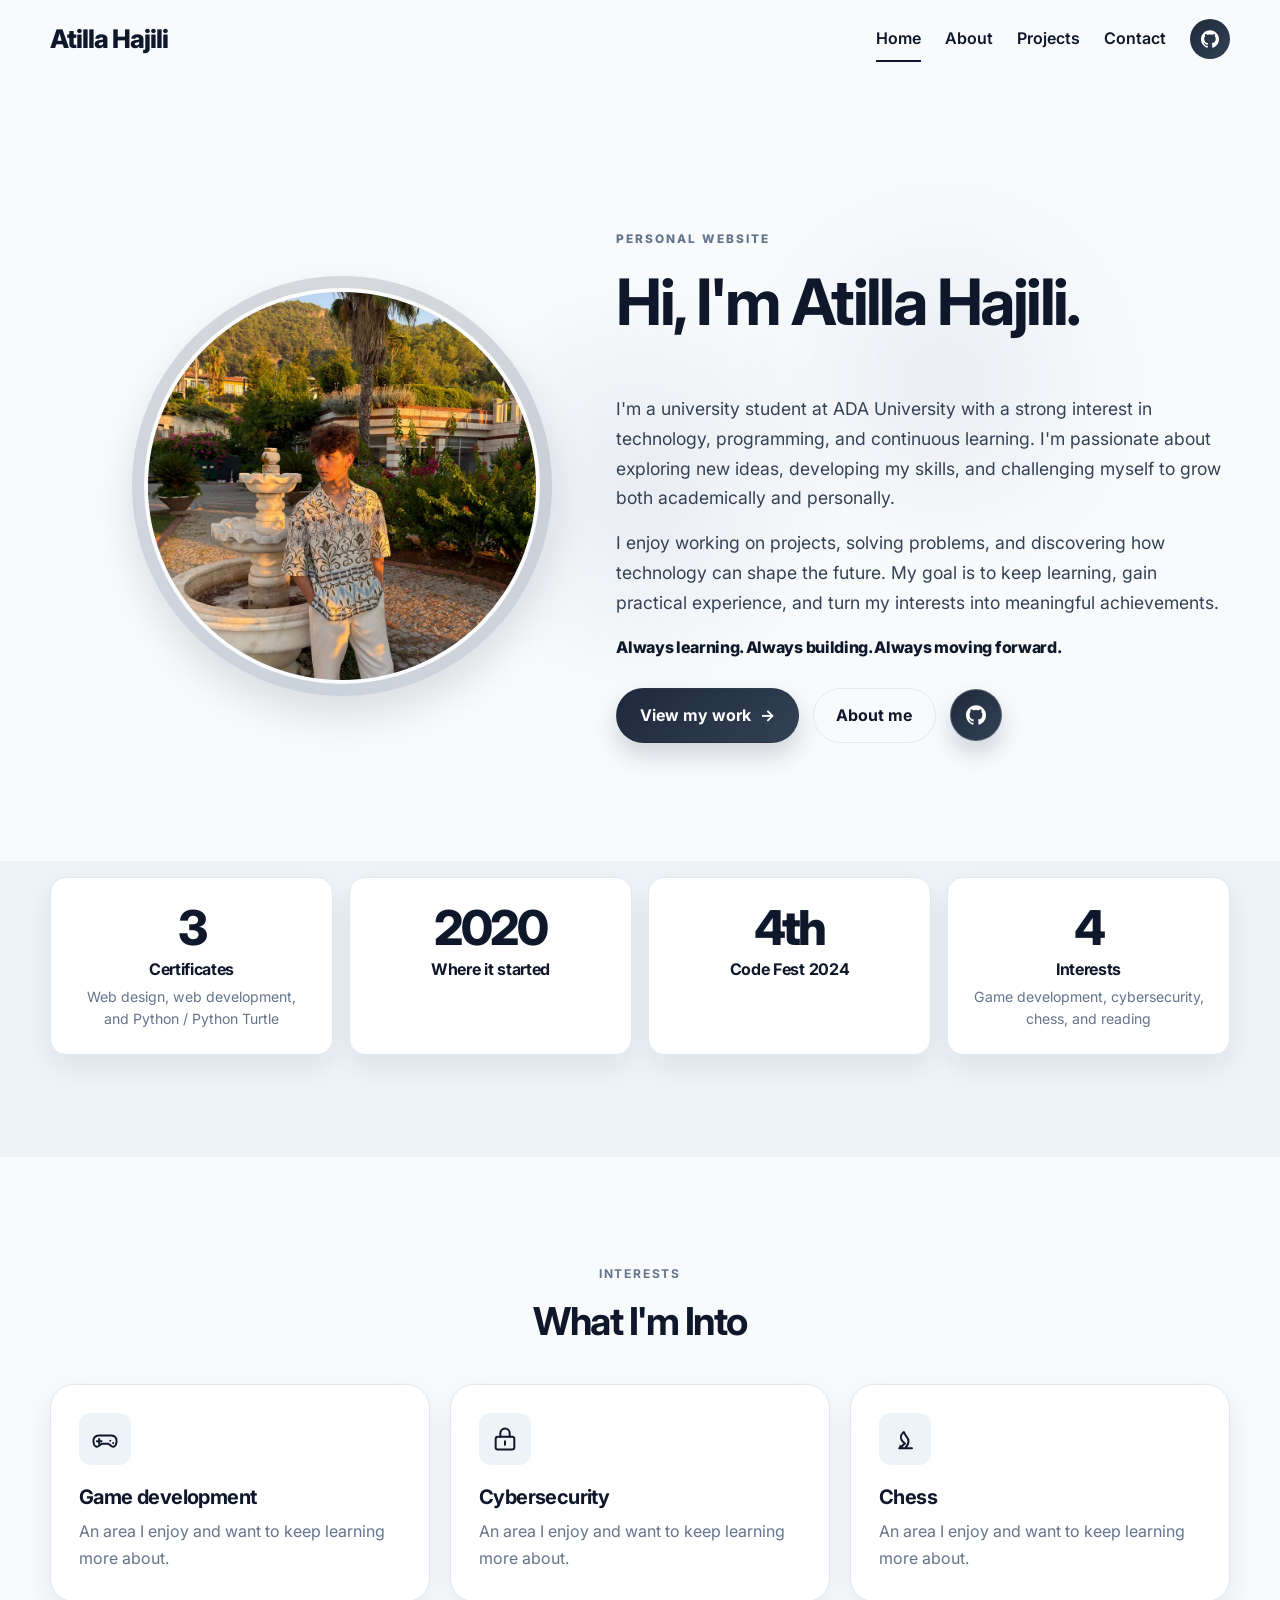
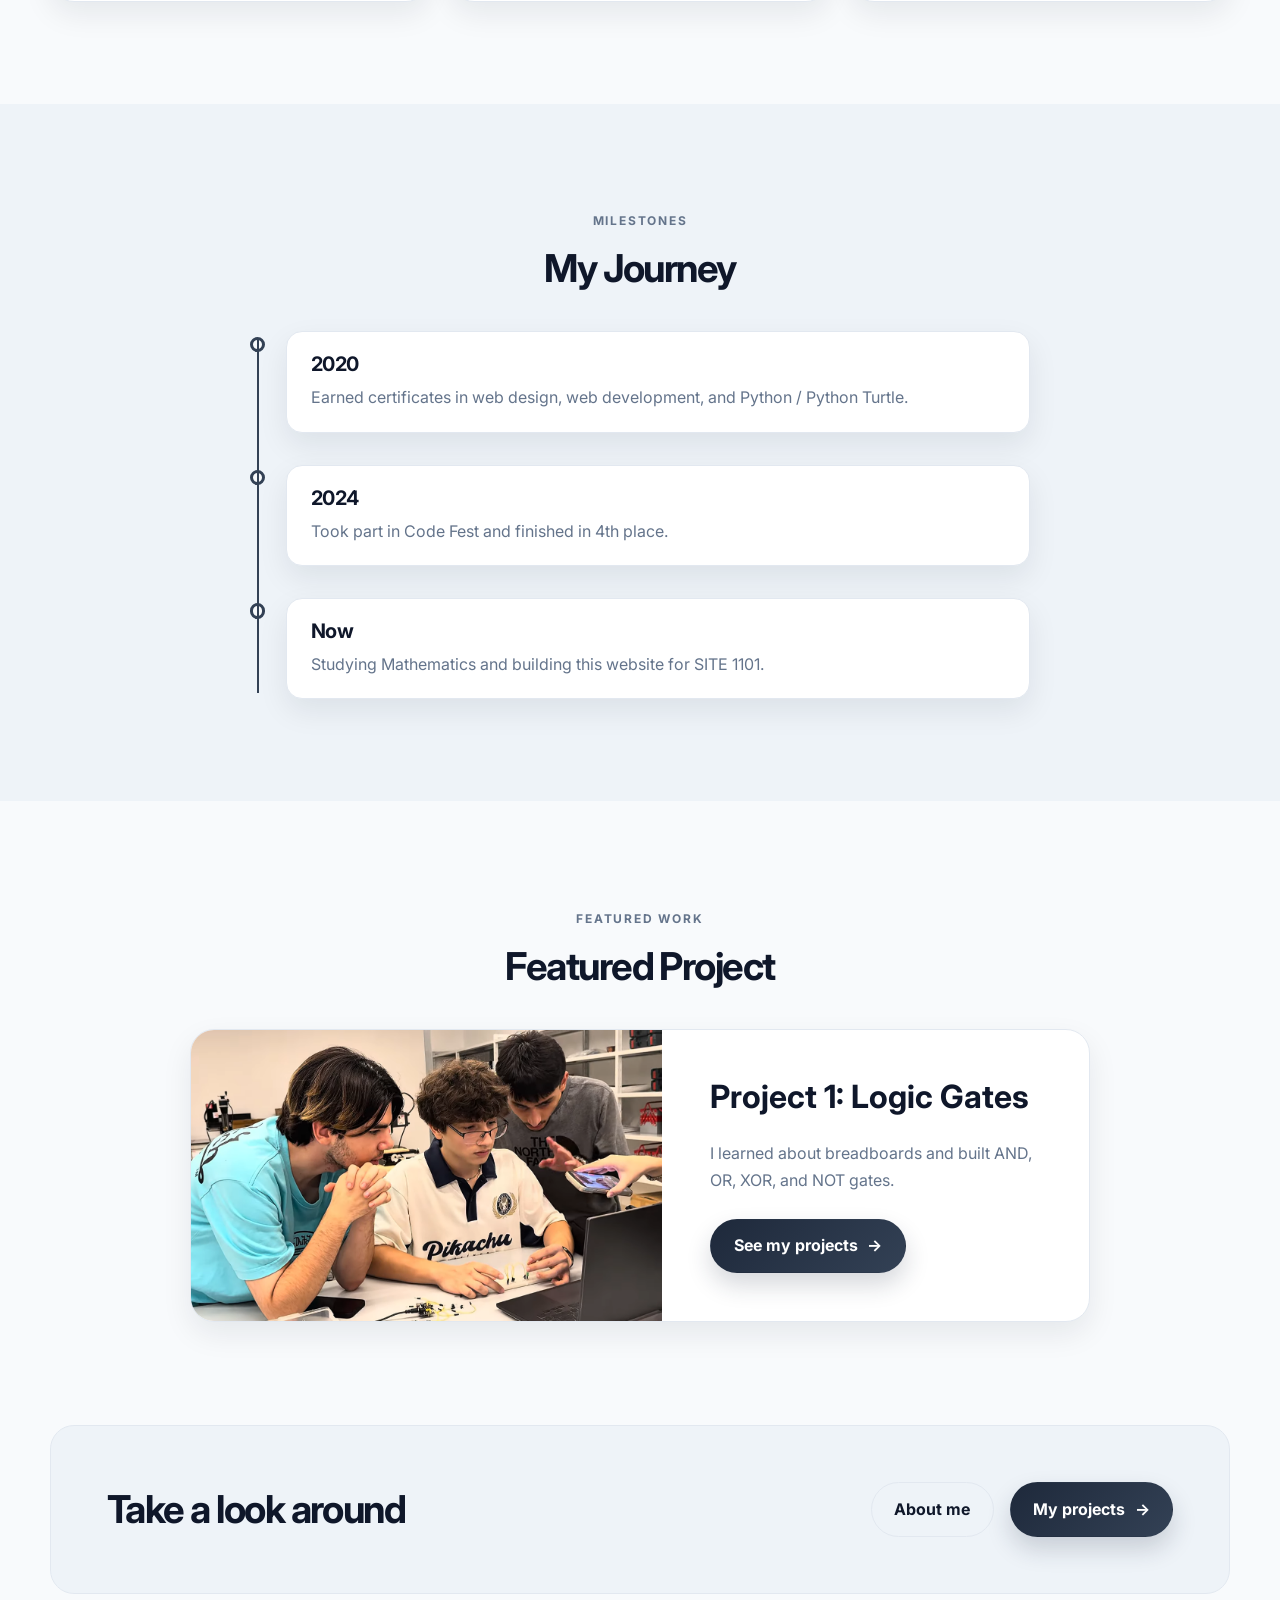
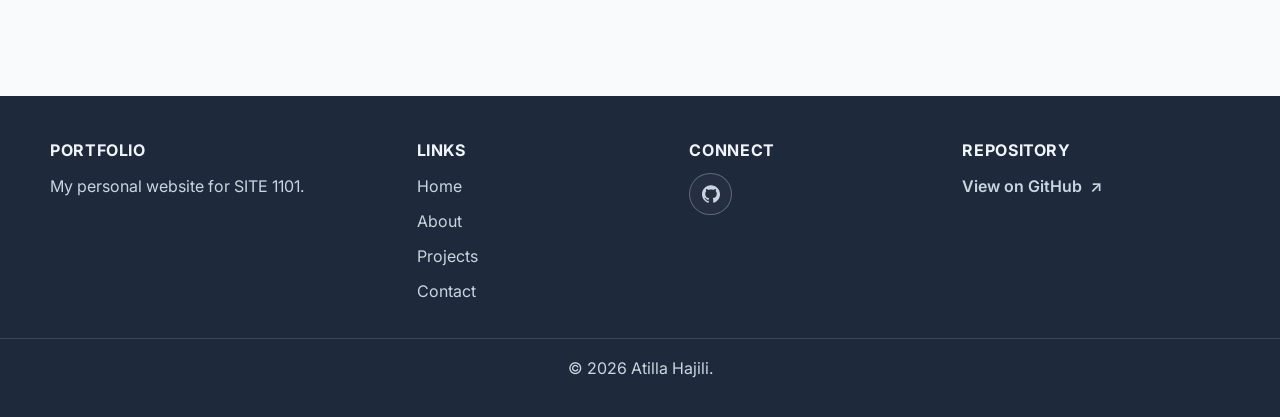
==== index.html @ b2097061 "Add Home page sections" ====
<!doctype html>
<html lang="en">
  <head>
    <meta charset="UTF-8" />
    <meta name="viewport" content="width=device-width, initial-scale=1.0" />
    <meta name="description" content="Atilla Hajili's personal website featuring his work, interests, and projects." />
    <title>Atilla Hajili | Home</title>
    <link rel="preconnect" href="https://fonts.googleapis.com" />
    <link rel="preconnect" href="https://fonts.gstatic.com" crossorigin />
    <link href="https://fonts.googleapis.com/css2?family=Inter:wght@400;500;600;700;800&display=swap" rel="stylesheet" />
    <link rel="stylesheet" href="css/base.css" />
    <link rel="stylesheet" href="css/layout.css" />
    <link rel="stylesheet" href="css/components.css" />
    <link rel="stylesheet" href="css/animations.css" />
    <link rel="stylesheet" href="css/page.css" />
  </head>
  <body class="page-shell">
    <div class="scroll-progress" aria-hidden="true"></div>

    <header class="site-header">
      <div class="container nav-shell">
        <a href="index.html" class="brand">Atilla Hajili</a>
        <button class="nav-toggle" type="button" aria-expanded="false" aria-label="Toggle navigation">
          <span></span>
          <span></span>
          <span></span>
        </button>
        <nav class="site-nav" aria-label="Navigation menu">
          <a href="index.html" class="nav-link">Home</a>
          <a href="about.html" class="nav-link">About</a>
          <a href="projects.html" class="nav-link">Projects</a>
          <a href="contact.html" class="nav-link">Contact</a>
          <a href="https://github.com/attilahajili/attilahajili.github.io" class="nav-icon" target="_blank" rel="noreferrer" aria-label="GitHub repository">
            <svg viewBox="0 0 24 24" width="18" height="18" aria-hidden="true" fill="currentColor"><path d="M12 .297c-6.63 0-12 5.373-12 12 0 5.303 3.438 9.8 8.205 11.385.6.113.82-.258.82-.577 0-.285-.01-1.04-.015-2.04-3.338.724-4.042-1.61-4.042-1.61-.546-1.387-1.333-1.756-1.333-1.756-1.09-.745.083-.73.083-.73 1.205.085 1.84 1.237 1.84 1.237 1.07 1.835 2.807 1.305 3.492.998.108-.776.42-1.305.763-1.605-2.665-.3-5.467-1.333-5.467-5.93 0-1.31.465-2.38 1.235-3.22-.135-.303-.54-1.523.105-3.176 0 0 1.005-.322 3.3 1.23.96-.267 1.98-.399 3-.404 1.02.005 2.04.137 3 .404 2.28-1.552 3.285-1.23 3.285-1.23.645 1.653.24 2.873.12 3.176.765.84 1.23 1.91 1.23 3.22 0 4.61-2.805 5.625-5.475 5.92.42.36.81 1.096.81 2.21 0 1.595-.015 2.88-.015 3.27 0 .315.21.69.825.57C20.565 22.09 24 17.59 24 12.297c0-6.627-5.373-12-12-12"/></svg>
          </a>
        </nav>
      </div>
    </header>

    <main class="page-main">
      <section class="section home-hero">
        <div class="hero-glow" aria-hidden="true"></div>
        <div class="hero-spotlight" aria-hidden="true"></div>
        <div class="container hero-grid">
          <div class="hero-visual reveal">
            <div class="photo-ring">
              <img src="images/garden.jpg" alt="Atilla Hajili standing in a garden" />
            </div>
          </div>

          <div class="hero-copy">
            <p class="eyebrow">PERSONAL WEBSITE</p>
            <h1>Hi, I'm Atilla Hajili.</h1>
            <p class="hero-paragraph hero-paragraph--first">I'm a university student at ADA University with a strong interest in technology, programming, and continuous learning. I'm passionate about exploring new ideas, developing my skills, and challenging myself to grow both academically and personally.</p>
            <p class="hero-paragraph hero-paragraph--second">I enjoy working on projects, solving problems, and discovering how technology can shape the future. My goal is to keep learning, gain practical experience, and turn my interests into meaningful achievements.</p>
            <p class="hero-closing">Always learning. Always building. Always moving forward.</p>
            <div class="cta-row hero-cta-row">
              <a href="projects.html" class="btn">View my work <span class="arrow">→</span></a>
              <a href="about.html" class="btn btn--secondary">About me</a>
              <a href="https://github.com/attilahajili" class="float-icon" target="_blank" rel="noopener noreferrer" aria-label="Atilla Hajili on GitHub">
                <svg viewBox="0 0 24 24" width="20" height="20" fill="currentColor" aria-hidden="true"><path d="M12 .297c-6.63 0-12 5.373-12 12 0 5.303 3.438 9.8 8.205 11.385.6.113.82-.258.82-.577 0-.285-.01-1.04-.015-2.04-3.338.724-4.042-1.61-4.042-1.61-.546-1.387-1.333-1.756-1.333-1.756-1.09-.745.083-.73.083-.73 1.205.085 1.84 1.237 1.84 1.237 1.07 1.835 2.807 1.305 3.492.998.108-.776.42-1.305.763-1.605-2.665-.3-5.467-1.333-5.467-5.93 0-1.31.465-2.38 1.235-3.22-.135-.303-.54-1.523.105-3.176 0 0 1.005-.322 3.3 1.23.96-.267 1.98-.399 3-.404 1.02.005 2.04.137 3 .404 2.28-1.552 3.285-1.23 3.285-1.23.645 1.653.24 2.873.12 3.176.765.84 1.23 1.91 1.23 3.22 0 4.61-2.805 5.625-5.475 5.92.42.36.81 1.096.81 2.21 0 1.595-.015 2.88-.015 3.27 0 .315.21.69.825.57C20.565 22.09 24 17.59 24 12.297c0-6.627-5.373-12-12-12"/></svg>
              </a>
            </div>
          </div>
        </div>
      </section>

      <section class="section home-facts-section" aria-label="Quick facts">
        <div class="container">
          <div class="home-facts-grid">
            <article class="home-fact-card reveal">
              <p class="home-fact-number"><span data-count="3">3</span></p>
              <h2>Certificates</h2>
              <p>Web design, web development, and Python / Python Turtle</p>
            </article>
            <article class="home-fact-card reveal">
              <p class="home-fact-number"><span data-count="2020">2020</span></p>
              <h2>Where it started</h2>
            </article>
            <article class="home-fact-card reveal">
              <p class="home-fact-number"><span data-count="4" data-suffix="th">4th</span></p>
              <h2>Code Fest 2024</h2>
            </article>
            <article class="home-fact-card reveal">
              <p class="home-fact-number"><span data-count="4">4</span></p>
              <h2>Interests</h2>
              <p>Game development, cybersecurity, chess, and reading</p>
            </article>
          </div>
        </div>
      </section>

      <section class="section home-interests-section">
        <div class="container">
          <header class="section-header reveal">
            <p class="eyebrow">Interests</p>
            <h2>What I'm Into</h2>
          </header>
          <div class="home-interest-grid">
            <article class="home-interest-card reveal">
              <span class="home-interest-icon" aria-hidden="true">
                <svg viewBox="0 0 24 24" fill="none" stroke="currentColor" stroke-width="1.7" stroke-linecap="round" stroke-linejoin="round"><path d="M6.5 9h11a4.5 4.5 0 0 1 4.4 5.4l-.5 2.2a2.5 2.5 0 0 1-4.1 1.3L14.8 16H9.2l-2.5 1.9a2.5 2.5 0 0 1-4.1-1.3l-.5-2.2A4.5 4.5 0 0 1 6.5 9Z"/><path d="M7 12v4M5 14h4M16.5 13.5h.01M19 15.5h.01"/></svg>
              </span>
              <h3>Game development</h3>
              <p>An area I enjoy and want to keep learning more about.</p>
            </article>
            <article class="home-interest-card reveal">
              <span class="home-interest-icon" aria-hidden="true">
                <svg viewBox="0 0 24 24" fill="none" stroke="currentColor" stroke-width="1.7" stroke-linecap="round" stroke-linejoin="round"><rect x="4" y="10" width="16" height="11" rx="2"/><path d="M8 10V7a4 4 0 0 1 8 0v3M12 14v3"/></svg>
              </span>
              <h3>Cybersecurity</h3>
              <p>An area I enjoy and want to keep learning more about.</p>
            </article>
            <article class="home-interest-card reveal">
              <span class="home-interest-icon" aria-hidden="true">
                <svg viewBox="0 0 24 24" fill="none" stroke="currentColor" stroke-width="1.7" stroke-linecap="round" stroke-linejoin="round"><path d="M7 20h11M9 20c0-2 1-3 3-4l-2-2c-2-2-2-5 0-7l1-1 1 2c1 2 3 3 3 6 0 2-1 4-3 6M8 20v-2"/></svg>
              </span>
              <h3>Chess</h3>
              <p>An area I enjoy and want to keep learning more about.</p>
            </article>
          </div>
        </div>
      </section>

      <section class="section home-journey-section">
        <div class="container">
          <header class="section-header reveal">
            <p class="eyebrow">Milestones</p>
            <h2>My Journey</h2>
          </header>
          <ol class="home-timeline" data-timeline>
            <li class="home-timeline-item reveal">
              <span class="home-timeline-marker" aria-hidden="true"></span>
              <div class="home-timeline-content">
                <h3>2020</h3>
                <p>Earned certificates in web design, web development, and Python / Python Turtle.</p>
              </div>
            </li>
            <li class="home-timeline-item reveal">
              <span class="home-timeline-marker" aria-hidden="true"></span>
              <div class="home-timeline-content">
                <h3>2024</h3>
                <p>Took part in Code Fest and finished in 4th place.</p>
              </div>
            </li>
            <li class="home-timeline-item reveal">
              <span class="home-timeline-marker" aria-hidden="true"></span>
              <div class="home-timeline-content">
                <h3>Now</h3>
                <p>Studying Mathematics and building this website for SITE 1101.</p>
              </div>
            </li>
          </ol>
        </div>
      </section>

      <section class="section home-featured-section">
        <div class="container">
          <header class="section-header reveal">
            <p class="eyebrow">Featured work</p>
            <h2>Featured Project</h2>
          </header>
          <a class="home-featured-card reveal" href="projects.html">
            <span class="home-featured-image">
              <img src="images/project1-lab.jpg" alt="Project 1: Logic Gates" />
            </span>
            <span class="home-featured-content">
              <span class="home-featured-title">Project 1: Logic Gates</span>
              <span class="home-featured-description">I learned about breadboards and built AND, OR, XOR, and NOT gates.</span>
              <span class="btn">See my projects <span class="arrow" aria-hidden="true">→</span></span>
            </span>
          </a>
        </div>
      </section>

      <section class="section home-closing-section">
        <div class="container">
          <div class="home-closing-strip reveal">
            <h2>Take a look around</h2>
            <div class="cta-row">
              <a class="btn btn--secondary" href="about.html">About me</a>
              <a class="btn" href="projects.html">My projects <span class="arrow" aria-hidden="true">→</span></a>
            </div>
          </div>
        </div>
      </section>
    </main>

    <footer class="site-footer">
      <div class="container footer-shell">
        <div class="footer-column">
          <h3>Portfolio</h3>
          <p>My personal website for SITE 1101.</p>
        </div>
        <div class="footer-column">
          <h4>Links</h4>
          <ul class="footer-links">
            <li><a class="footer-link" href="index.html">Home</a></li>
            <li><a class="footer-link" href="about.html">About</a></li>
            <li><a class="footer-link" href="projects.html">Projects</a></li>
            <li><a class="footer-link" href="contact.html">Contact</a></li>
          </ul>
        </div>
        <div class="footer-column">
          <h4>Connect</h4>
          <div class="social-list">
            <a class="social-link" href="https://github.com/attilahajili" target="_blank" rel="noreferrer" aria-label="GitHub profile">
              <svg viewBox="0 0 24 24" width="18" height="18" fill="currentColor" aria-hidden="true"><path d="M12 .297c-6.63 0-12 5.373-12 12 0 5.303 3.438 9.8 8.205 11.385.6.113.82-.258.82-.577 0-.285-.01-1.04-.015-2.04-3.338.724-4.042-1.61-4.042-1.61-.546-1.387-1.333-1.756-1.333-1.756-1.09-.745.083-.73.083-.73 1.205.085 1.84 1.237 1.84 1.237 1.07 1.835 2.807 1.305 3.492.998.108-.776.42-1.305.763-1.605-2.665-.3-5.467-1.333-5.467-5.93 0-1.31.465-2.38 1.235-3.22-.135-.303-.54-1.523.105-3.176 0 0 1.005-.322 3.3 1.23.96-.267 1.98-.399 3-.404 1.02.005 2.04.137 3 .404 2.28-1.552 3.285-1.23 3.285-1.23.645 1.653.24 2.873.12 3.176.765.84 1.23 1.91 1.23 3.22 0 4.61-2.805 5.625-5.475 5.92.42.36.81 1.096.81 2.21 0 1.595-.015 2.88-.015 3.27 0 .315.21.69.825.57C20.565 22.09 24 17.59 24 12.297c0-6.627-5.373-12-12-12"/></svg>
            </a>
          </div>
        </div>
        <div class="footer-column">
          <h4>Repository</h4>
          <a class="repo-link" href="https://github.com/attilahajili/attilahajili.github.io" target="_blank" rel="noreferrer">View on GitHub <span aria-hidden="true">↗</span></a>
        </div>
      </div>
      <hr class="footer-divider" />
      <div class="container footer-bottom">© 2026 Atilla Hajili.</div>
    </footer>

    <button class="back-to-top" type="button" aria-label="Back to top">↑</button>

    <script src="js/nav.js"></script>
    <script src="js/animations.js"></script>
  </body>
</html>
---- css/base.css ----
:root {
  --bg: #f8fafc;
  --bg-strong: #eef3f8;
  --card: #ffffff;
  --border: #e2e8f0;
  --heading: #0f172a;
  --text: #334155;
  --muted: #64748b;
  --nav-start: #1e293b;
  --nav-end: #334155;
  --footer-bg: #1e293b;
  --footer-text: #cbd5e1;
  --footer-heading: #f1f5f9;
  --pill-bg: #e2e8f0;
  --pill-text: #334155;
  --shadow-soft: 0 18px 45px rgba(15, 23, 42, 0.08);
  --shadow-card: 0 12px 30px rgba(15, 23, 42, 0.08);
  --radius-lg: 1.5rem;
  --radius-md: 1rem;
  --radius-sm: 0.75rem;
  --container: 1180px;
  --header-height: 78px;
}

* {
  box-sizing: border-box;
}

html {
  scroll-behavior: smooth;
}

body {
  margin: 0;
  font-family: 'Inter', 'Segoe UI', system-ui, sans-serif;
  background: var(--bg);
  color: var(--text);
  line-height: 1.7;
  -webkit-font-smoothing: antialiased;
  text-rendering: optimizeLegibility;
}

.scroll-progress {
  position: fixed;
  top: 0;
  left: 0;
  width: 0;
  height: 3px;
  background: linear-gradient(90deg, #1e293b 0%, #475569 100%);
  z-index: 100;
}

body::before {
  content: "";
  position: fixed;
  inset: 0;
  pointer-events: none;
  background-image:
    linear-gradient(rgba(148, 163, 184, 0.035) 1px, transparent 1px),
    linear-gradient(90deg, rgba(148, 163, 184, 0.035) 1px, transparent 1px);
  background-size: 22px 22px;
  mask-image: radial-gradient(circle at center, black 30%, transparent 90%);
  opacity: 0.28;
}

img {
  max-width: 100%;
  display: block;
}

a {
  color: inherit;
  text-decoration: none;
}

button,
input,
textarea,
select {
  font: inherit;
}

p,
h1,
h2,
h3,
h4,
dl,
dd {
  margin-top: 0;
}

h1,
h2,
h3,
h4 {
  color: var(--heading);
  line-height: 1.2;
}

h1 {
  font-size: clamp(2.5rem, 5vw, 4.4rem);
  letter-spacing: -0.04em;
}

h2 {
  font-size: clamp(2rem, 3vw, 3rem);
  letter-spacing: -0.04em;
}

h3 {
  font-size: clamp(1.3rem, 2vw, 1.8rem);
  letter-spacing: -0.03em;
}

p {
  margin-bottom: 0;
}

main {
  position: relative;
  z-index: 1;
}

.container {
  width: min(var(--container), calc(100% - 2rem));
  margin: 0 auto;
}

.section {
  padding: clamp(4.5rem, 8vw, 7rem) 0;
}

.section-header {
  margin-bottom: 2.5rem;
  text-align: center;
}

.section-header .eyebrow {
  display: inline-block;
  margin-bottom: 0.85rem;
  font-size: 0.75rem;
  font-weight: 700;
  letter-spacing: 0.15em;
  text-transform: uppercase;
  color: var(--muted);
}

.section-header h2 {
  margin-bottom: 0.75rem;
}

.section-header p {
  max-width: 42rem;
  margin: 0 auto;
  font-size: 1.06rem;
  color: var(--muted);
}

.tag-list {
  display: flex;
  flex-wrap: wrap;
  gap: 0.6rem;
}

.tag {
  display: inline-flex;
  align-items: center;
  justify-content: center;
  padding: 0.42rem 0.8rem;
  border-radius: 999px;
  background: var(--pill-bg);
  color: var(--pill-text);
  font-size: 0.8rem;
  font-weight: 600;
  transition: transform 180ms ease, background 180ms ease, color 180ms ease;
}

img {
  object-fit: cover;
}

:focus-visible {
  outline: 3px solid rgba(30, 41, 59, 0.5);
  outline-offset: 3px;
}

@media (prefers-reduced-motion: reduce) {
  html {
    scroll-behavior: auto;
  }

  *, *::before, *::after {
    animation-duration: 0.01ms !important;
    animation-iteration-count: 1 !important;
    transition-duration: 0.01ms !important;
    scroll-behavior: auto !important;
  }
}
---- css/layout.css ----
.page-shell {
  min-height: 100vh;
  display: flex;
  flex-direction: column;
}

.page-main {
  flex: 1;
  padding-top: 2rem;
}

.content-grid {
  display: grid;
  grid-template-columns: minmax(0, 1.6fr) minmax(280px, 0.72fr);
  gap: 2rem;
  align-items: start;
}

.two-col {
  display: grid;
  grid-template-columns: repeat(2, minmax(0, 1fr));
  gap: 1.8rem;
}

@media (max-width: 880px) {
  .content-grid,
  .two-col {
    grid-template-columns: 1fr;
  }
}
---- css/components.css ----
.site-header {
  position: sticky;
  top: 0;
  z-index: 30;
  background: rgba(248, 250, 252, 0.88);
  backdrop-filter: blur(12px);
  border-bottom: 1px solid transparent;
  transition: box-shadow 250ms ease, border-color 250ms ease, padding 250ms ease;
}

.site-header.is-scrolled {
  box-shadow: 0 8px 22px rgba(15, 23, 42, 0.07);
  border-color: var(--border);
}

.nav-shell {
  display: flex;
  align-items: center;
  justify-content: space-between;
  min-height: var(--header-height);
  gap: 1rem;
}

.brand {
  font-size: clamp(1.15rem, 2vw, 1.75rem);
  font-weight: 800;
  letter-spacing: -0.04em;
  color: var(--heading);
  position: relative;
}

.nav-toggle {
  display: none;
  background: transparent;
  border: 1px solid rgba(255, 255, 255, 0.22);
  border-radius: 0.75rem;
  color: var(--heading);
  width: 2.8rem;
  height: 2.8rem;
  padding: 0.5rem;
  cursor: pointer;
}

.nav-toggle span {
  display: block;
  width: 100%;
  height: 2px;
  background: currentColor;
  border-radius: 999px;
  margin: 0.3rem 0;
}

.site-nav {
  display: flex;
  align-items: center;
  gap: 1.5rem;
}

.nav-link {
  position: relative;
  padding: 0.4rem 0;
  color: var(--heading);
  font-weight: 600;
  transition: color 200ms ease;
}

.nav-link::after {
  content: "";
  position: absolute;
  left: 0;
  bottom: -0.18rem;
  width: 100%;
  height: 2px;
  background: currentColor;
  transform: scaleX(0);
  transform-origin: left center;
  transition: transform 220ms ease;
}

.nav-link:hover,
.nav-link.is-active {
  color: var(--heading);
}

.nav-link:hover::after,
.nav-link.is-active::after {
  transform: scaleX(1);
}

.nav-icon {
  display: inline-flex;
  align-items: center;
  justify-content: center;
  width: 2.5rem;
  height: 2.5rem;
  border-radius: 50%;
  background: linear-gradient(135deg, var(--nav-start), var(--nav-end));
  color: #fff;
  transition: transform 180ms ease, box-shadow 180ms ease;
}

.nav-icon:hover {
  transform: translateY(-2px) scale(1.04);
  box-shadow: 0 10px 25px rgba(30, 41, 59, 0.2);
}

.site-footer {
  margin-top: auto;
  background: var(--footer-bg);
  color: var(--footer-text);
}

.footer-shell {
  display: grid;
  grid-template-columns: 1.25fr 0.9fr 0.9fr 1fr;
  gap: 2rem;
  padding: 2.8rem 0 2rem;
}

.footer-column h3,
.footer-column h4 {
  margin-bottom: 0.8rem;
  color: var(--footer-heading);
  font-size: 1rem;
  letter-spacing: 0.04em;
  text-transform: uppercase;
}

.footer-column p,
.footer-column a,
.footer-column li {
  color: var(--footer-text);
}

.footer-links {
  list-style: none;
  padding: 0;
  margin: 0;
  display: grid;
  gap: 0.5rem;
}

.footer-link {
  display: inline-block;
  transition: transform 180ms ease, color 180ms ease;
}

.footer-link:hover {
  transform: translateX(4px);
  color: #fff;
}

.social-list {
  display: flex;
  align-items: center;
  flex-wrap: wrap;
  gap: 0.8rem;
}

.social-link {
  display: inline-flex;
  align-items: center;
  justify-content: center;
  width: 2.65rem;
  height: 2.65rem;
  border-radius: 50%;
  border: 1px solid rgba(203, 213, 225, 0.35);
  background: rgba(255, 255, 255, 0.03);
  color: var(--footer-heading);
  transition: transform 180ms ease, box-shadow 180ms ease, border-color 180ms ease;
}

.social-link:hover {
  transform: translateY(-2px) rotate(4deg) scale(1.05);
  box-shadow: 0 0 0 6px rgba(203, 213, 225, 0.08);
  border-color: rgba(203, 213, 225, 0.7);
}

.repo-link {
  display: inline-flex;
  align-items: center;
  gap: 0.5rem;
  color: var(--footer-heading);
  font-weight: 600;
}

.footer-divider {
  border: 0;
  border-top: 1px solid rgba(148, 163, 184, 0.25);
  margin: 0;
}

.footer-bottom {
  padding: 1rem 0 2.2rem;
  text-align: center;
  color: var(--footer-text);
}

.btn {
  --btn-bg: linear-gradient(135deg, var(--nav-start), var(--nav-end));
  --btn-color: #fff;
  position: relative;
  display: inline-flex;
  align-items: center;
  justify-content: center;
  gap: 0.6rem;
  min-height: 3.2rem;
  padding: 0.8rem 1.4rem;
  border: 1px solid transparent;
  border-radius: 999px;
  font-weight: 700;
  color: var(--btn-color);
  background: var(--btn-bg);
  overflow: hidden;
  isolation: isolate;
  box-shadow: 0 12px 24px rgba(30, 41, 59, 0.18);
  transition: transform 200ms ease, box-shadow 200ms ease, border-color 200ms ease, color 200ms ease, background 200ms ease;
}

.btn::before {
  content: "";
  position: absolute;
  inset: 0;
  width: 120%;
  transform: translateX(-110%);
  background: linear-gradient(120deg, transparent 0%, rgba(255,255,255,0.32) 46%, transparent 68%);
  transition: transform 600ms ease;
  z-index: -1;
}

.btn:hover::before {
  transform: translateX(18%);
}

.btn:hover {
  transform: translateY(-2px);
  box-shadow: 0 18px 30px rgba(30, 41, 59, 0.18);
}

.btn:active {
  transform: translateY(1px) scale(0.99);
}

.btn--secondary {
  background: transparent;
  border-color: var(--border);
  color: var(--heading);
  box-shadow: none;
}

.btn--secondary::before {
  background: linear-gradient(120deg, transparent 0%, rgba(148, 163, 184, 0.18) 46%, transparent 68%);
}

.btn .arrow {
  transition: transform 180ms ease;
}

.btn:hover .arrow {
  transform: translateX(3px);
}

.card,
.info-card,
.project-card,
.contact-card {
  background: var(--card);
  border: 1px solid var(--border);
  border-radius: var(--radius-lg);
  box-shadow: var(--shadow-card);
}

.info-card,
.project-card,
.contact-card {
  padding: 1.5rem;
}

.photo-ring {
  width: min(100%, 420px);
  aspect-ratio: 1;
  margin-inline: auto;
  padding: 12px;
  border-radius: 50%;
  background: conic-gradient(from 180deg, rgba(148, 163, 184, 0.45), rgba(15, 23, 42, 0.15), rgba(148, 163, 184, 0.45));
  box-shadow: 0 20px 40px rgba(15, 23, 42, 0.12);
  animation: floatMotion 7s ease-in-out infinite;
}

.photo-ring img {
  width: 100%;
  height: 100%;
  border-radius: 50%;
  object-fit: cover;
  object-position: center;
  border: 4px solid rgba(255,255,255,0.9);
  transition: transform 240ms ease;
}

.photo-ring:hover img {
  transform: scale(1.04);
}

.float-icon {
  display: inline-flex;
  align-items: center;
  justify-content: center;
  width: 3.25rem;
  height: 3.25rem;
  border-radius: 50%;
  background: linear-gradient(135deg, var(--nav-start), var(--nav-end));
  border: 1px solid rgba(255,255,255,0.22);
  color: white;
  box-shadow: 0 12px 22px rgba(30, 41, 59, 0.18);
  transition: transform 180ms ease, box-shadow 180ms ease;
}

.float-icon:hover {
  transform: scale(1.1) rotate(4deg);
  box-shadow: 0 0 0 7px rgba(30, 41, 59, 0.08);
}

.back-to-top {
  position: fixed;
  right: 1.3rem;
  bottom: 1.3rem;
  width: 3.1rem;
  height: 3.1rem;
  border: 0;
  border-radius: 50%;
  background: linear-gradient(135deg, var(--nav-start), var(--nav-end));
  color: white;
  box-shadow: 0 16px 30px rgba(15, 23, 42, 0.22);
  transform: translateY(18px) scale(0.92);
  opacity: 0;
  pointer-events: none;
  transition: transform 220ms ease, opacity 220ms ease;
  cursor: pointer;
  z-index: 40;
}

.back-to-top.is-visible {
  opacity: 1;
  transform: translateY(0) scale(1);
  pointer-events: auto;
}

.back-to-top:hover {
  transform: translateY(-2px) scale(1.04);
}

.home-facts-section {
  padding-top: 1rem;
  background: var(--bg-strong);
}

.home-facts-grid {
  display: grid;
  grid-template-columns: repeat(4, minmax(0, 1fr));
  gap: 1rem;
}

.home-fact-card {
  min-width: 0;
  padding: 1.5rem;
  text-align: center;
  background: var(--card);
  border: 1px solid var(--border);
  border-radius: var(--radius-md);
  box-shadow: var(--shadow-card);
}

.home-fact-number {
  margin-bottom: 0.35rem;
  color: var(--heading);
  font-size: clamp(2.1rem, 4vw, 3rem);
  font-weight: 800;
  line-height: 1.1;
  letter-spacing: -0.05em;
}

.home-fact-card h2 {
  margin-bottom: 0.4rem;
  font-size: 1rem;
  letter-spacing: -0.02em;
}

.home-fact-card > p:last-child {
  color: var(--muted);
  font-size: 0.88rem;
  line-height: 1.55;
}

.home-interest-grid {
  display: grid;
  grid-template-columns: repeat(3, minmax(0, 1fr));
  gap: 1.25rem;
}

.home-interest-card {
  padding: 1.75rem;
  background: var(--card);
  border: 1px solid var(--border);
  border-radius: var(--radius-lg);
  box-shadow: var(--shadow-card);
  transition: transform 220ms ease, box-shadow 220ms ease, border-color 220ms ease;
}

.home-interest-card:hover {
  transform: translateY(-6px);
  border-color: #cbd5e1;
  box-shadow: var(--shadow-soft);
}

.home-interest-icon {
  display: grid;
  width: 3.25rem;
  height: 3.25rem;
  margin-bottom: 1.25rem;
  place-items: center;
  color: var(--heading);
  background: var(--bg-strong);
  border-radius: var(--radius-sm);
}

.home-interest-icon svg {
  width: 1.75rem;
  height: 1.75rem;
  transition: transform 220ms ease;
}

.home-interest-card:hover .home-interest-icon svg {
  transform: translateY(-2px);
}

.home-interest-card h3 {
  margin-bottom: 0.55rem;
  font-size: 1.25rem;
}

.home-interest-card p {
  color: var(--muted);
}

.home-journey-section {
  background: var(--bg-strong);
}

.home-timeline {
  --timeline-progress: 0;
  position: relative;
  display: grid;
  max-width: 780px;
  gap: 2rem;
  margin: 0 auto;
  padding: 0;
  list-style: none;
}

.home-timeline::before,
.home-timeline::after {
  position: absolute;
  top: 0.4rem;
  bottom: 0.4rem;
  left: 0.45rem;
  width: 2px;
  content: "";
  background: var(--border);
}

.home-timeline::after {
  transform: scaleY(var(--timeline-progress));
  transform-origin: top;
  background: var(--nav-end);
  transition: transform 1100ms ease;
}

.home-timeline.is-drawn {
  --timeline-progress: 1;
}

.home-timeline-item {
  position: relative;
  display: grid;
  grid-template-columns: 1rem 1fr;
  align-items: start;
  gap: 1.25rem;
}

.home-timeline-marker {
  z-index: 1;
  width: 0.95rem;
  height: 0.95rem;
  margin-top: 0.35rem;
  border: 3px solid var(--nav-end);
  border-radius: 50%;
  background: var(--bg);
}

.home-timeline-content {
  padding: 1.25rem 1.5rem;
  background: var(--card);
  border: 1px solid var(--border);
  border-radius: var(--radius-md);
  box-shadow: var(--shadow-card);
}

.home-timeline-content h3 {
  margin-bottom: 0.5rem;
  font-size: 1.25rem;
}

.home-timeline-content p {
  color: var(--muted);
}

.home-featured-card {
  display: grid;
  grid-template-columns: minmax(0, 1.05fr) minmax(0, 0.95fr);
  overflow: hidden;
  max-width: 900px;
  margin: 0 auto;
  color: inherit;
  background: var(--card);
  border: 1px solid var(--border);
  border-radius: var(--radius-lg);
  box-shadow: var(--shadow-card);
  transition: transform 220ms ease, box-shadow 220ms ease;
}

.home-featured-card:hover {
  transform: translateY(-4px);
  box-shadow: var(--shadow-soft);
}

.home-featured-image {
  min-height: 260px;
  overflow: hidden;
  background: var(--bg-strong);
}

.home-featured-image img {
  width: 100%;
  height: 100%;
  object-fit: cover;
  transition: transform 300ms ease;
}

.home-featured-card:hover .home-featured-image img {
  transform: scale(1.04);
}

.home-featured-content {
  display: flex;
  flex-direction: column;
  align-items: flex-start;
  justify-content: center;
  gap: 1.5rem;
  padding: clamp(1.5rem, 4vw, 3rem);
}

.home-featured-title {
  color: var(--heading);
  font-size: clamp(1.4rem, 2.5vw, 2rem);
  font-weight: 700;
  line-height: 1.2;
}

.home-featured-description {
  color: var(--muted);
}

.home-closing-section {
  padding-top: 0;
}

.home-closing-strip {
  display: flex;
  align-items: center;
  justify-content: space-between;
  gap: 2rem;
  padding: clamp(1.75rem, 5vw, 3.5rem);
  background: var(--bg-strong);
  border: 1px solid var(--border);
  border-radius: var(--radius-lg);
}

.home-closing-strip h2 {
  margin-bottom: 0;
}

.home-closing-strip .cta-row {
  margin-top: 0;
}

@media (max-width: 760px) {
  .nav-toggle {
    display: block;
  }

  .site-nav {
    position: absolute;
    top: calc(100% + 0.5rem);
    right: 1rem;
    flex-direction: column;
    align-items: flex-start;
    gap: 0.8rem;
    min-width: min(78vw, 230px);
    padding: 1rem 1.1rem;
    border: 1px solid var(--border);
    border-radius: 1rem;
    background: rgba(255,255,255,0.96);
    box-shadow: var(--shadow-soft);
    opacity: 0;
    transform: translateY(-10px);
    pointer-events: none;
    transition: opacity 200ms ease, transform 200ms ease;
  }

  .site-nav.is-open {
    opacity: 1;
    transform: translateY(0);
    pointer-events: auto;
  }

  .footer-shell {
    grid-template-columns: 1fr;
    gap: 1.5rem;
  }

  .home-facts-grid {
    grid-template-columns: repeat(2, minmax(0, 1fr));
  }

  .home-interest-grid {
    grid-template-columns: 1fr;
  }

  .home-featured-card {
    grid-template-columns: 1fr;
  }

  .home-featured-image {
    min-height: 220px;
    max-height: 320px;
  }

  .home-closing-strip {
    align-items: flex-start;
    flex-direction: column;
  }
}

@media (max-width: 420px) {
  .home-facts-grid {
    grid-template-columns: 1fr;
  }
}

@media (prefers-reduced-motion: reduce) {
  .home-interest-card:hover,
  .home-interest-card:hover .home-interest-icon svg,
  .home-featured-card:hover,
  .home-featured-card:hover .home-featured-image img {
    transform: none;
  }

  .home-interest-card,
  .home-interest-icon svg,
  .home-featured-card,
  .home-featured-image img,
  .home-timeline::after {
    transition: none;
  }
}
---- css/animations.css ----
.reveal {
  opacity: 0;
  transform: translateY(18px);
  transition: opacity 500ms ease, transform 500ms ease;
}

.reveal.is-visible {
  opacity: 1;
  transform: translateY(0);
}

.hero-copy > * {
  opacity: 0;
  transform: translateY(16px);
  animation: fadeUp 650ms ease forwards;
}

.hero-copy .eyebrow { animation-delay: 100ms; }
.hero-copy h1 { animation-delay: 220ms; }
.hero-copy .hero-paragraph--first { animation-delay: 320ms; }
.hero-copy .hero-paragraph--second { animation-delay: 420ms; }
.hero-copy .hero-closing { animation-delay: 520ms; }
.hero-copy .hero-cta-row {
  opacity: 1;
  transform: none;
  animation: none;
}

.hero-copy .hero-cta-row > * {
  opacity: 0;
  transform: translateY(16px);
  animation: fadeUp 650ms ease forwards;
}

.hero-copy .hero-cta-row > :nth-child(1) { animation-delay: 620ms; }
.hero-copy .hero-cta-row > :nth-child(2) { animation-delay: 700ms; }
.hero-copy .hero-cta-row > :nth-child(3) { animation-delay: 780ms; }

@keyframes fadeUp {
  to {
    opacity: 1;
    transform: translateY(0);
  }
}

@keyframes floatMotion {
  0%, 100% { transform: translateY(0px); }
  50% { transform: translateY(-8px); }
}

@keyframes pulseGlow {
  0%, 100% { box-shadow: 0 0 0 0 rgba(148, 163, 184, 0.22); }
  50% { box-shadow: 0 0 0 12px rgba(148, 163, 184, 0.06); }
}

.home-hero {
  position: relative;
  overflow: hidden;
}

.hero-glow {
  position: absolute;
  inset: 8% 10% auto auto;
  width: 26rem;
  height: 26rem;
  border-radius: 50%;
  background: radial-gradient(circle, rgba(148,163,184,0.18) 0%, rgba(148,163,184,0.04) 48%, transparent 70%);
  pointer-events: none;
  filter: blur(18px);
  opacity: 0.8;
  transform: translate3d(0, 0, 0);
}

.hero-spotlight {
  position: absolute;
  inset: 0;
  pointer-events: none;
  background: radial-gradient(circle at var(--mx, 50%) var(--my, 50%), rgba(148, 163, 184, 0.15), transparent 28%);
}

.hero-grid {
  position: relative;
  z-index: 1;
}

.typing-wrap {
  min-height: 2.2rem;
  margin-bottom: 0.9rem;
}

.typing-text {
  display: inline-block;
  min-height: 1.5em;
  font-size: clamp(1.1rem, 1.8vw, 1.45rem);
  font-weight: 700;
  color: var(--muted);
  letter-spacing: -0.02em;
}

.typing-text::after {
  content: "";
  display: inline-block;
  width: 2px;
  height: 1.1em;
  background: var(--heading);
  margin-left: 0.3rem;
  vertical-align: -0.15em;
  animation: blink 1s step-end infinite;
}

@keyframes blink {
  50% { opacity: 0; }
}

.hero-pattern {
  position: absolute;
  inset: 0;
  pointer-events: none;
  background: 
    radial-gradient(circle at 10% 20%, rgba(148,163,184,0.16) 0 12%, transparent 13% 100%),
    radial-gradient(circle at 35% 75%, rgba(148,163,184,0.12) 0 10%, transparent 11% 100%),
    radial-gradient(circle at 80% 30%, rgba(148,163,184,0.14) 0 11%, transparent 12% 100%);
  opacity: 0.8;
}

.projects-grid .project-card {
  position: relative;
  transform-style: preserve-3d;
  transition: transform 180ms ease, box-shadow 220ms ease;
  will-change: transform;
}

.projects-grid .project-card:hover {
  box-shadow: 0 24px 38px rgba(15, 23, 42, 0.12);
}

.project-card__image {
  overflow: hidden;
  border-radius: 1rem 1rem 0 0;
}

.project-card__image img {
  width: 100%;
  height: 220px;
  transition: transform 260ms ease;
}

.project-card:hover .project-card__image img {
  transform: scale(1.06);
}

.card-sheen {
  position: absolute;
  inset: 0;
  border-radius: inherit;
  background: linear-gradient(120deg, transparent 25%, rgba(255,255,255,0.33) 48%, transparent 70%);
  transform: translateX(-120%);
  opacity: 0;
  transition: transform 260ms ease, opacity 260ms ease;
  pointer-events: none;
}

.project-card:hover .card-sheen {
  opacity: 1;
  transform: translateX(120%);
}

.tag:hover {
  transform: translateY(-2px) scale(1.02);
  background: #dfeaf7;
}

.social-link:hover,
.nav-icon:hover,
.float-icon:hover {
  animation: pulseGlow 1.2s ease-in-out infinite;
}

@media (prefers-reduced-motion: reduce) {
  .hero-copy > *,
  .hero-copy .hero-cta-row > *,
  .reveal,
  .typing-text::after,
  .tag,
  .project-card,
  .card-sheen,
  .photo-ring,
  .nav-icon,
  .social-link,
  .float-icon,
  .btn,
  .nav-link::after,
  .back-to-top {
    animation: none !important;
    transition: none !important;
  }

  .hero-copy > *,
  .hero-copy .hero-cta-row > * {
    opacity: 1;
    transform: none;
  }
}
---- css/page.css ----
.home-hero {
  display: flex;
  align-items: center;
  min-height: calc(100vh - 150px);
  padding: clamp(2rem, 6vw, 4.5rem) 0;
}

.hero-grid {
  display: grid;
  grid-template-columns: minmax(0, 0.9fr) minmax(0, 1.1fr);
  align-items: center;
  gap: clamp(2rem, 5vw, 4rem);
}

.hero-copy,
.hero-visual {
  position: relative;
  z-index: 1;
}

.eyebrow {
  margin-bottom: 0.9rem;
  font-size: 0.74rem;
  font-weight: 800;
  letter-spacing: 0.17em;
  text-transform: uppercase;
  color: var(--muted);
}

.hero-copy .hero-paragraph {
  max-width: 68ch;
  margin-top: 0.9rem;
  font-size: clamp(1rem, 1.5vw, 1.1rem);
  color: var(--text);
}

.hero-copy .hero-closing {
  margin-top: 1rem;
  color: var(--heading);
  font-weight: 800;
  letter-spacing: -0.02em;
}

.cta-row {
  display: flex;
  flex-wrap: wrap;
  gap: 1rem;
  margin-top: 1.7rem;
}

.hero-cta-row {
  align-items: center;
  gap: 0.9rem;
}

.home-hero .photo-ring {
  margin-left: auto;
  margin-right: 0;
}

.page-intro {
  margin-bottom: 2.4rem;
  text-align: center;
}

.page-intro h2 {
  margin-bottom: 0.75rem;
}

.page-intro p {
  max-width: 42rem;
  margin: 0 auto;
  color: var(--muted);
  font-size: 1.08rem;
}

.about-main,
.contact-main {
  display: grid;
  gap: 1.5rem;
}

.info-list {
  display: grid;
  gap: 1.1rem;
}

.info-item {
  padding: 1.25rem 1.35rem;
  background: var(--card);
  border: 1px solid var(--border);
  border-radius: var(--radius-lg);
  box-shadow: var(--shadow-card);
}

.info-item h3 {
  margin-bottom: 0.6rem;
}

.info-item p,
.info-item li {
  color: var(--text);
}

.sidebar-card {
  position: sticky;
  top: 110px;
}

.sidebar-card h3 {
  margin-bottom: 1rem;
}

.meta-list {
  display: grid;
  gap: 0.9rem;
}

.meta-row {
  display: grid;
  gap: 0.35rem;
}

.meta-row dt {
  color: var(--muted);
  font-size: 0.8rem;
  font-weight: 700;
  letter-spacing: 0.06em;
  text-transform: uppercase;
}

.meta-row dd {
  margin: 0;
  color: var(--heading);
  font-weight: 600;
}

.projects-grid {
  display: grid;
  grid-template-columns: repeat(2, minmax(0, 1fr));
  gap: 2rem;
}

.project-card {
  overflow: hidden;
  position: relative;
}

.project-card__content {
  display: grid;
  gap: 1rem;
  padding: 1.1rem 1.2rem 1.4rem;
}

.project-card__content p {
  color: var(--text);
}

.project-card__content .tag-list {
  margin-top: 0.25rem;
}

.project-card__cta {
  margin-top: 0.15rem;
}

.contact-card {
  max-width: 700px;
  margin: 0 auto;
  text-align: center;
}

.contact-card p {
  margin-bottom: 1.6rem;
  color: var(--muted);
  font-size: 1.05rem;
}

@media (max-width: 760px) {
  .home-hero {
    text-align: center;
  }

  .hero-grid {
    grid-template-columns: 1fr;
  }

  .home-hero .photo-ring {
    margin: 0 auto;
  }

  .cta-row {
    justify-content: center;
  }

  .projects-grid {
    grid-template-columns: 1fr;
  }
}
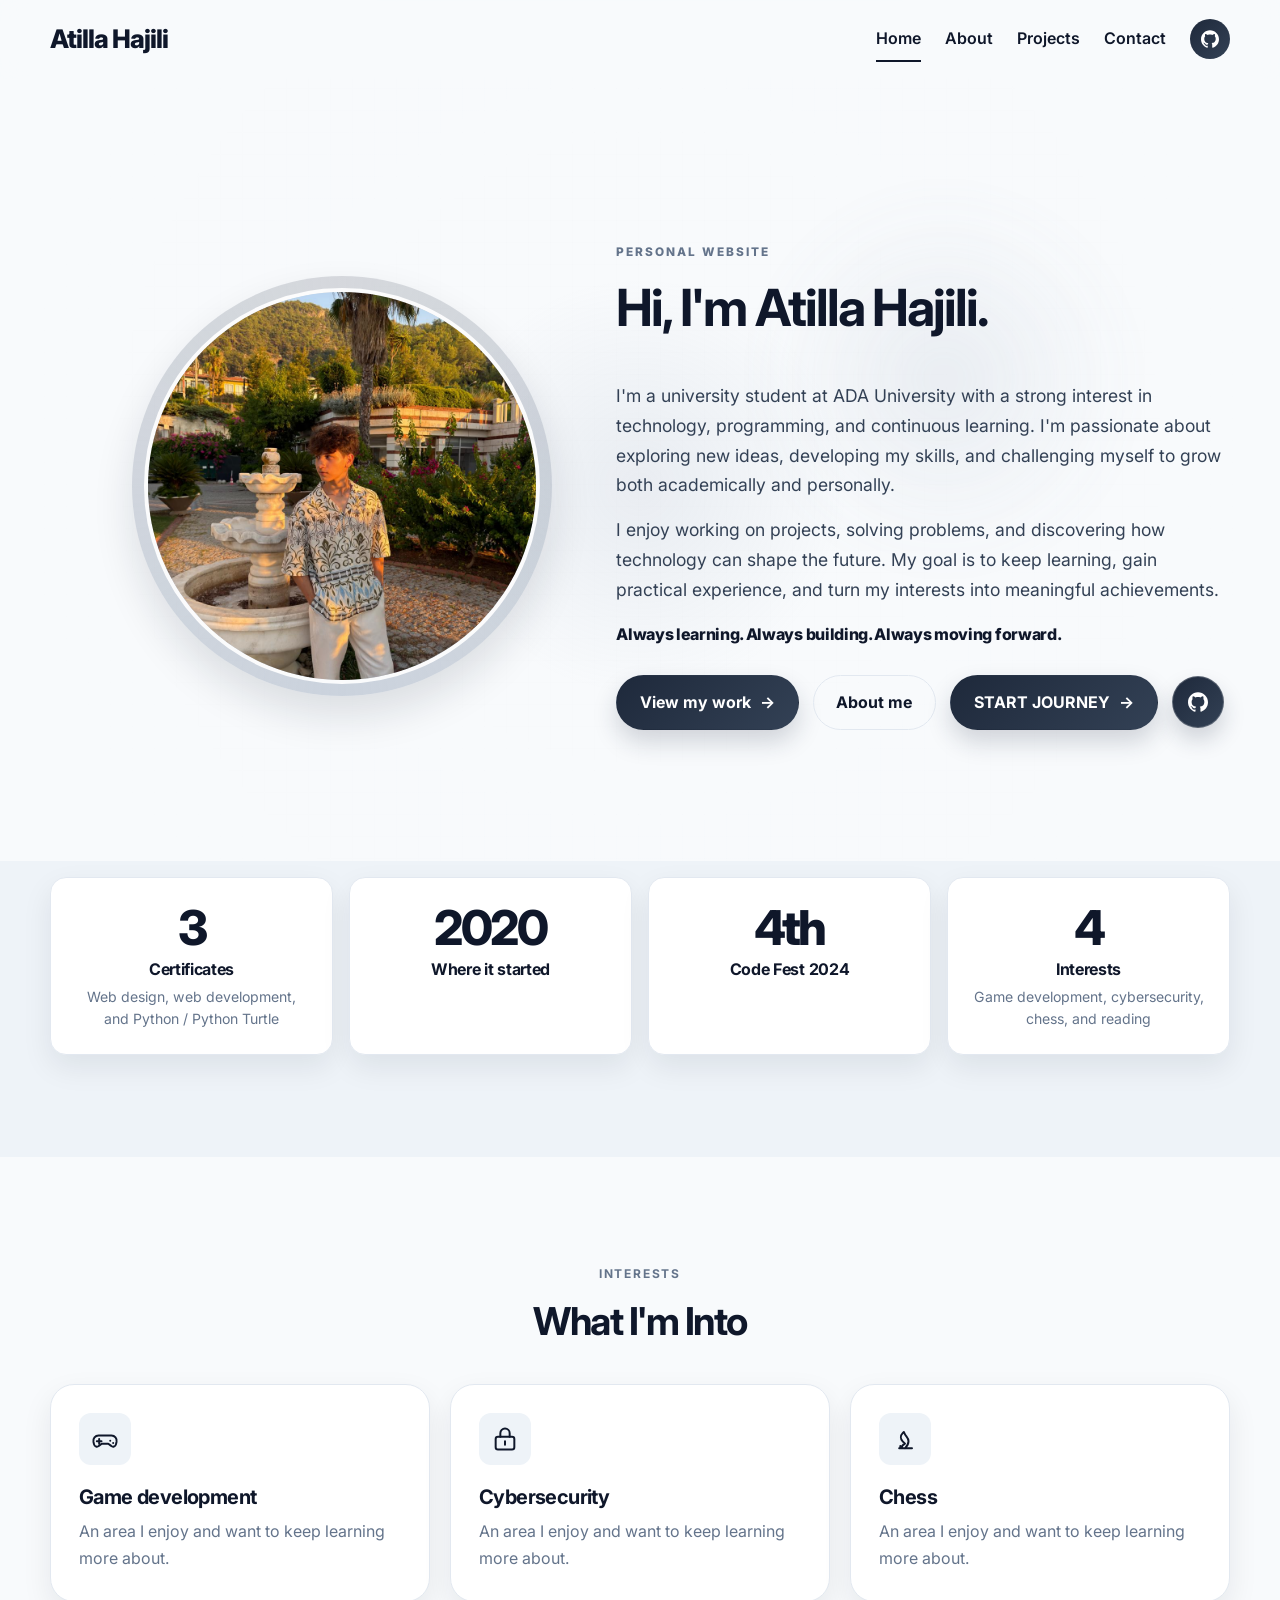
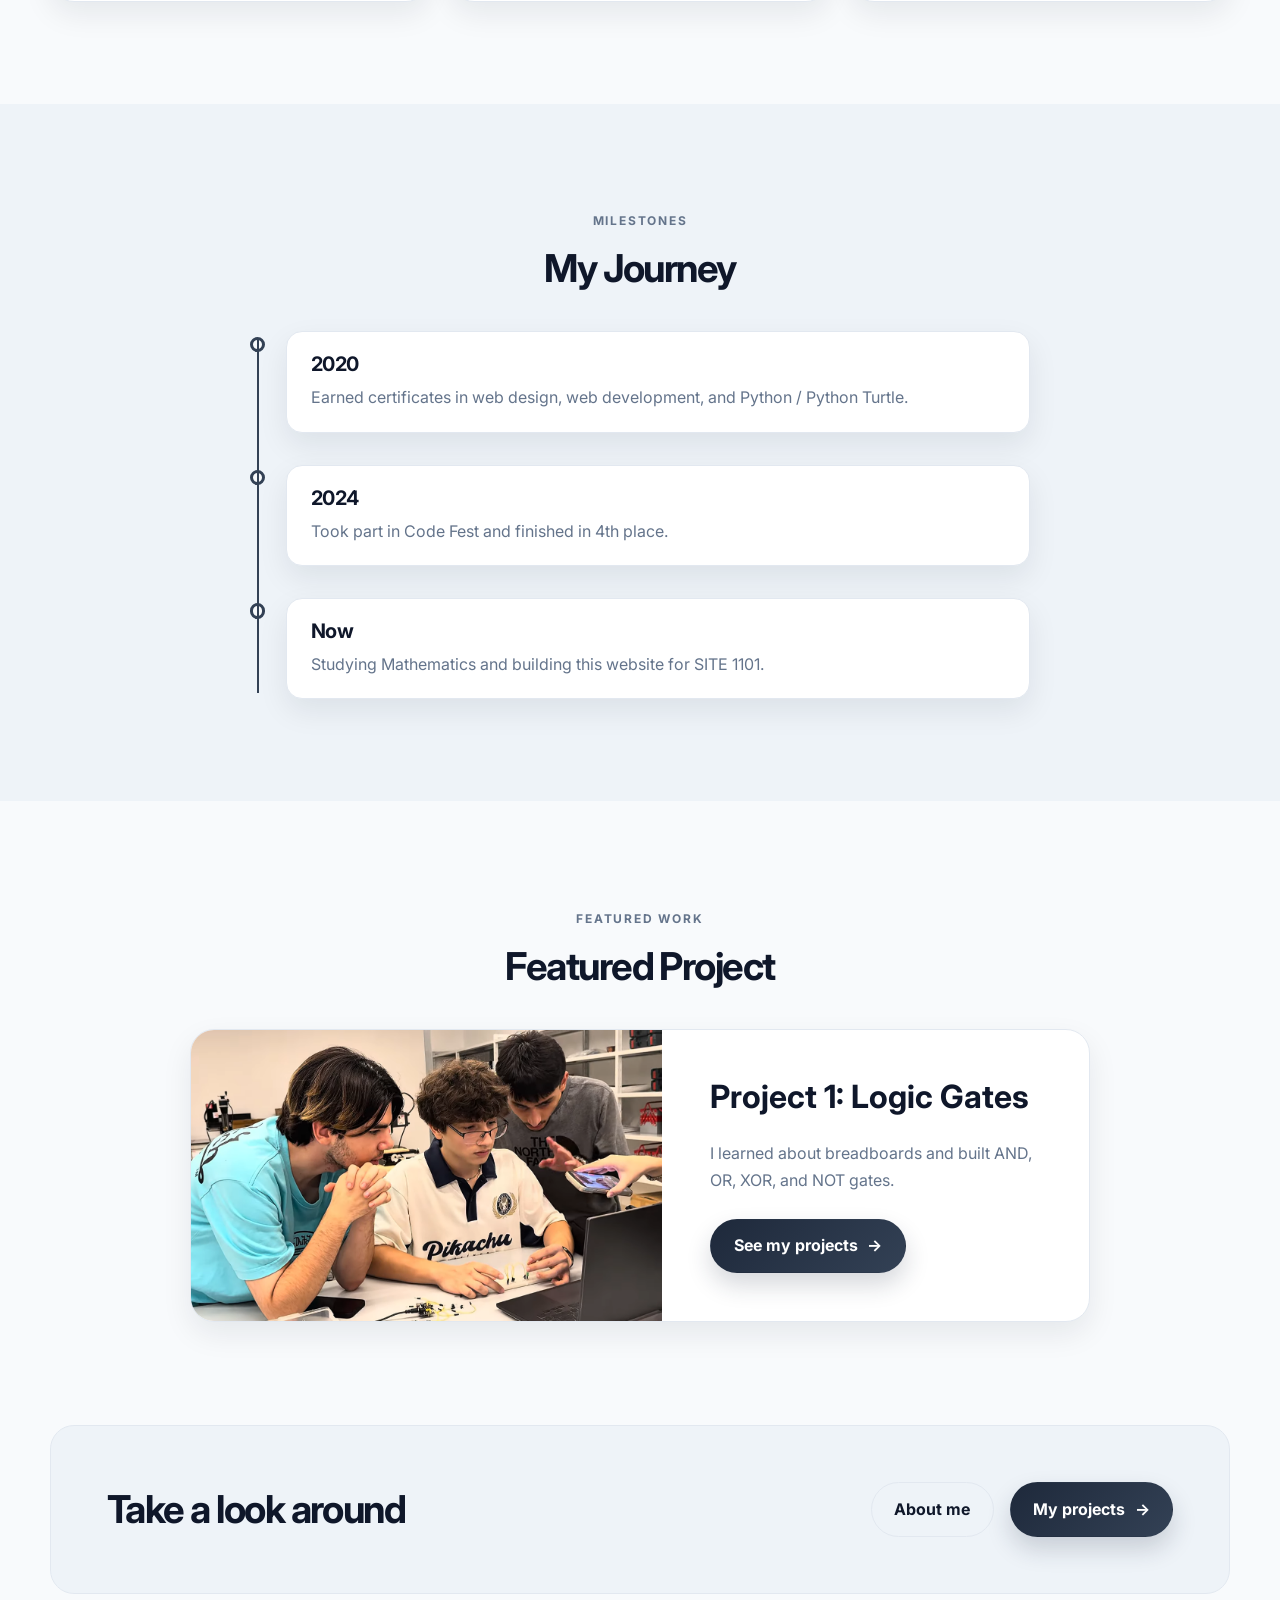
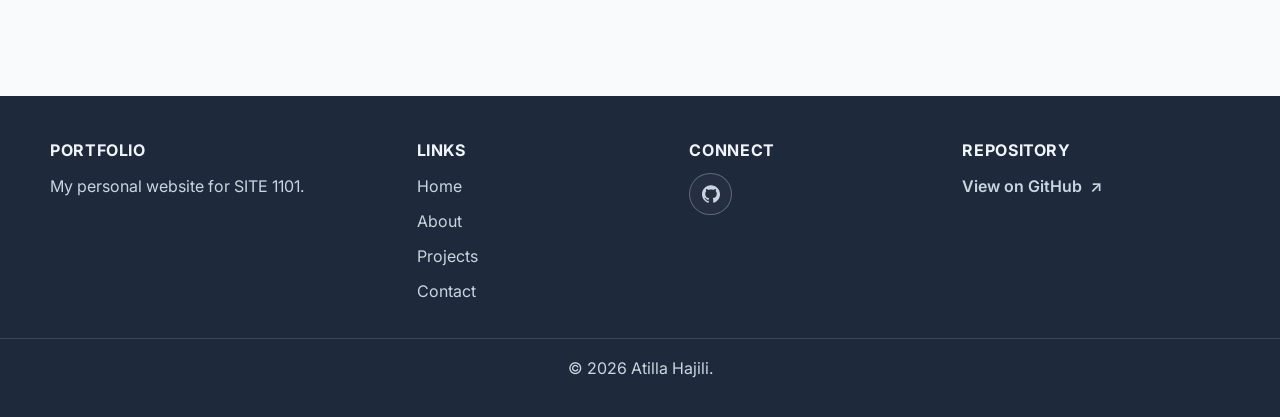
==== commit 6c51c2a2: "Add interactive ADA university journey game" ====
--- a/index.html
+++ b/index.html
@@ -57,6 +57,7 @@
             <div class="cta-row hero-cta-row">
               <a href="projects.html" class="btn">View my work <span class="arrow">→</span></a>
               <a href="about.html" class="btn btn--secondary">About me</a>
+              <a href="game.html" class="btn">START JOURNEY <span class="arrow">→</span></a>
               <a href="https://github.com/attilahajili" class="float-icon" target="_blank" rel="noopener noreferrer" aria-label="Atilla Hajili on GitHub">
                 <svg viewBox="0 0 24 24" width="20" height="20" fill="currentColor" aria-hidden="true"><path d="M12 .297c-6.63 0-12 5.373-12 12 0 5.303 3.438 9.8 8.205 11.385.6.113.82-.258.82-.577 0-.285-.01-1.04-.015-2.04-3.338.724-4.042-1.61-4.042-1.61-.546-1.387-1.333-1.756-1.333-1.756-1.09-.745.083-.73.083-.73 1.205.085 1.84 1.237 1.84 1.237 1.07 1.835 2.807 1.305 3.492.998.108-.776.42-1.305.763-1.605-2.665-.3-5.467-1.333-5.467-5.93 0-1.31.465-2.38 1.235-3.22-.135-.303-.54-1.523.105-3.176 0 0 1.005-.322 3.3 1.23.96-.267 1.98-.399 3-.404 1.02.005 2.04.137 3 .404 2.28-1.552 3.285-1.23 3.285-1.23.645 1.653.24 2.873.12 3.176.765.84 1.23 1.91 1.23 3.22 0 4.61-2.805 5.625-5.475 5.92.42.36.81 1.096.81 2.21 0 1.595-.015 2.88-.015 3.27 0 .315.21.69.825.57C20.565 22.09 24 17.59 24 12.297c0-6.627-5.373-12-12-12"/></svg>
               </a>
--- a/css/animations.css
+++ b/css/animations.css
@@ -83,35 +83,6 @@
   z-index: 1;
 }
 
-.typing-wrap {
-  min-height: 2.2rem;
-  margin-bottom: 0.9rem;
-}
-
-.typing-text {
-  display: inline-block;
-  min-height: 1.5em;
-  font-size: clamp(1.1rem, 1.8vw, 1.45rem);
-  font-weight: 700;
-  color: var(--muted);
-  letter-spacing: -0.02em;
-}
-
-.typing-text::after {
-  content: "";
-  display: inline-block;
-  width: 2px;
-  height: 1.1em;
-  background: var(--heading);
-  margin-left: 0.3rem;
-  vertical-align: -0.15em;
-  animation: blink 1s step-end infinite;
-}
-
-@keyframes blink {
-  50% { opacity: 0; }
-}
-
 .hero-pattern {
   position: absolute;
   inset: 0;
@@ -180,7 +151,6 @@
   .hero-copy > *,
   .hero-copy .hero-cta-row > *,
   .reveal,
-  .typing-text::after,
   .tag,
   .project-card,
   .card-sheen,
--- a/css/page.css
+++ b/css/page.css
@@ -16,6 +16,11 @@
 .hero-visual {
   position: relative;
   z-index: 1;
+}
+
+.hero-copy h1 {
+  max-width: 100%;
+  font-size: clamp(2.25rem, 4vw, 3.2rem);
 }
 
 .eyebrow {
@@ -176,6 +181,27 @@
   font-size: 1.05rem;
 }
 
+.resume-promo {
+  display: flex;
+  align-items: center;
+  justify-content: space-between;
+  gap: 2rem;
+  margin-top: 2.5rem;
+  padding: clamp(1.5rem, 4vw, 2.5rem);
+  border: 1px solid var(--border);
+  border-radius: var(--radius-lg);
+  background: var(--bg-strong);
+}
+
+.resume-promo__copy h2 {
+  margin-bottom: 0.6rem;
+  font-size: clamp(1.5rem, 3vw, 2.1rem);
+}
+
+.resume-promo__copy p:last-child {
+  color: var(--muted);
+}
+
 @media (max-width: 760px) {
   .home-hero {
     text-align: center;
@@ -193,6 +219,11 @@
     justify-content: center;
   }
 
+  .resume-promo {
+    align-items: flex-start;
+    flex-direction: column;
+  }
+
   .projects-grid {
     grid-template-columns: 1fr;
   }
